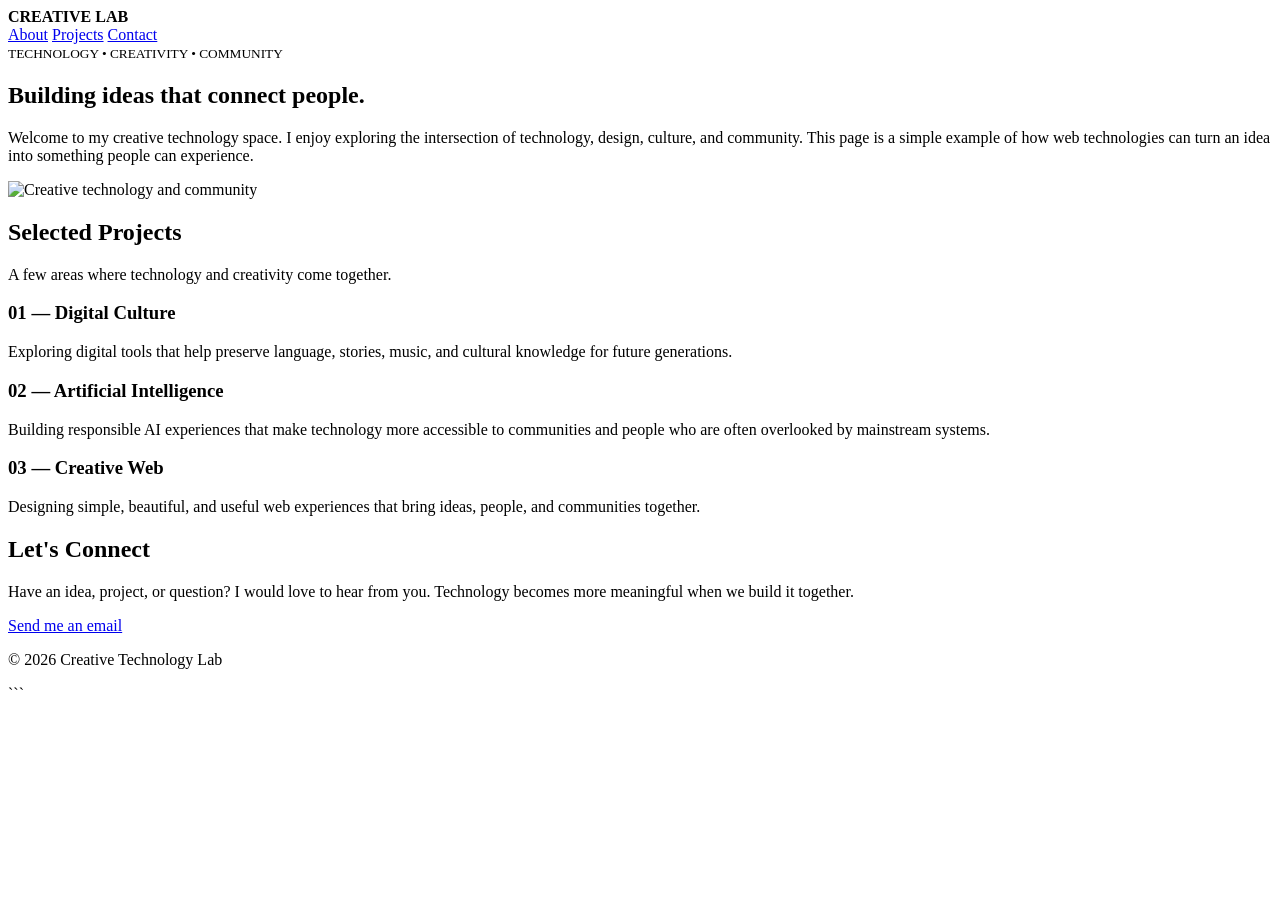
==== lab1/lab1.html @ e5f17f62 "Create lab1.html" ====
<!DOCTYPE html>
<html lang="en">

<head>
    <meta charset="UTF-8">
    <meta name="viewport" content="width=device-width, initial-scale=1.0">

    <title>Creative Technology Lab</title>

    <link rel="stylesheet" href="style.css">
</head>

<body>

    <!-- Header -->
    <header>
        <nav>
            <strong class="logo">CREATIVE LAB</strong>

            <section class="navigation-links">
                <a href="#about">About</a>
                <a href="#projects">Projects</a>
                <a href="#contact">Contact</a>
            </section>
        </nav>
    </header>


    <!-- Main Content -->
    <main>

        <!-- About Section -->
        <section id="about" class="hero">

            <small>TECHNOLOGY • CREATIVITY • COMMUNITY</small>

            <h1>
                Building ideas that connect people.
            </h1>

            <p>
                Welcome to my creative technology space. I enjoy exploring
                the intersection of technology, design, culture, and community.
                This page is a simple example of how web technologies can
                turn an idea into something people can experience.
            </p>

            <img 
                src="pic.jpeg" 
                alt="Creative technology and community"
                class="about-image"
            >

        </section>


        <!-- Projects Section -->
        <section id="projects">

            <h2>Selected Projects</h2>

            <p class="section-introduction">
                A few areas where technology and creativity come together.
            </p>

            <article>
                <h3>01 — Digital Culture</h3>

                <p>
                    Exploring digital tools that help preserve language,
                    stories, music, and cultural knowledge for future generations.
                </p>
            </article>

            <article>
                <h3>02 — Artificial Intelligence</h3>

                <p>
                    Building responsible AI experiences that make technology
                    more accessible to communities and people who are often
                    overlooked by mainstream systems.
                </p>
            </article>

            <article>
                <h3>03 — Creative Web</h3>

                <p>
                    Designing simple, beautiful, and useful web experiences
                    that bring ideas, people, and communities together.
                </p>
            </article>

        </section>


        <!-- Contact Section -->
        <section id="contact">

            <h2>Let's Connect</h2>

            <p>
                Have an idea, project, or question? I would love to hear from you.
                Technology becomes more meaningful when we build it together.
            </p>

            <a 
                class="email-button" 
                href="mailto:hello@example.com"
            >
                Send me an email
            </a>

        </section>

    </main>


    <!-- Footer -->
    <footer>
        <p>
            &copy; 2026 Creative Technology Lab
        </p>
    </footer>

</body>

</html>
```
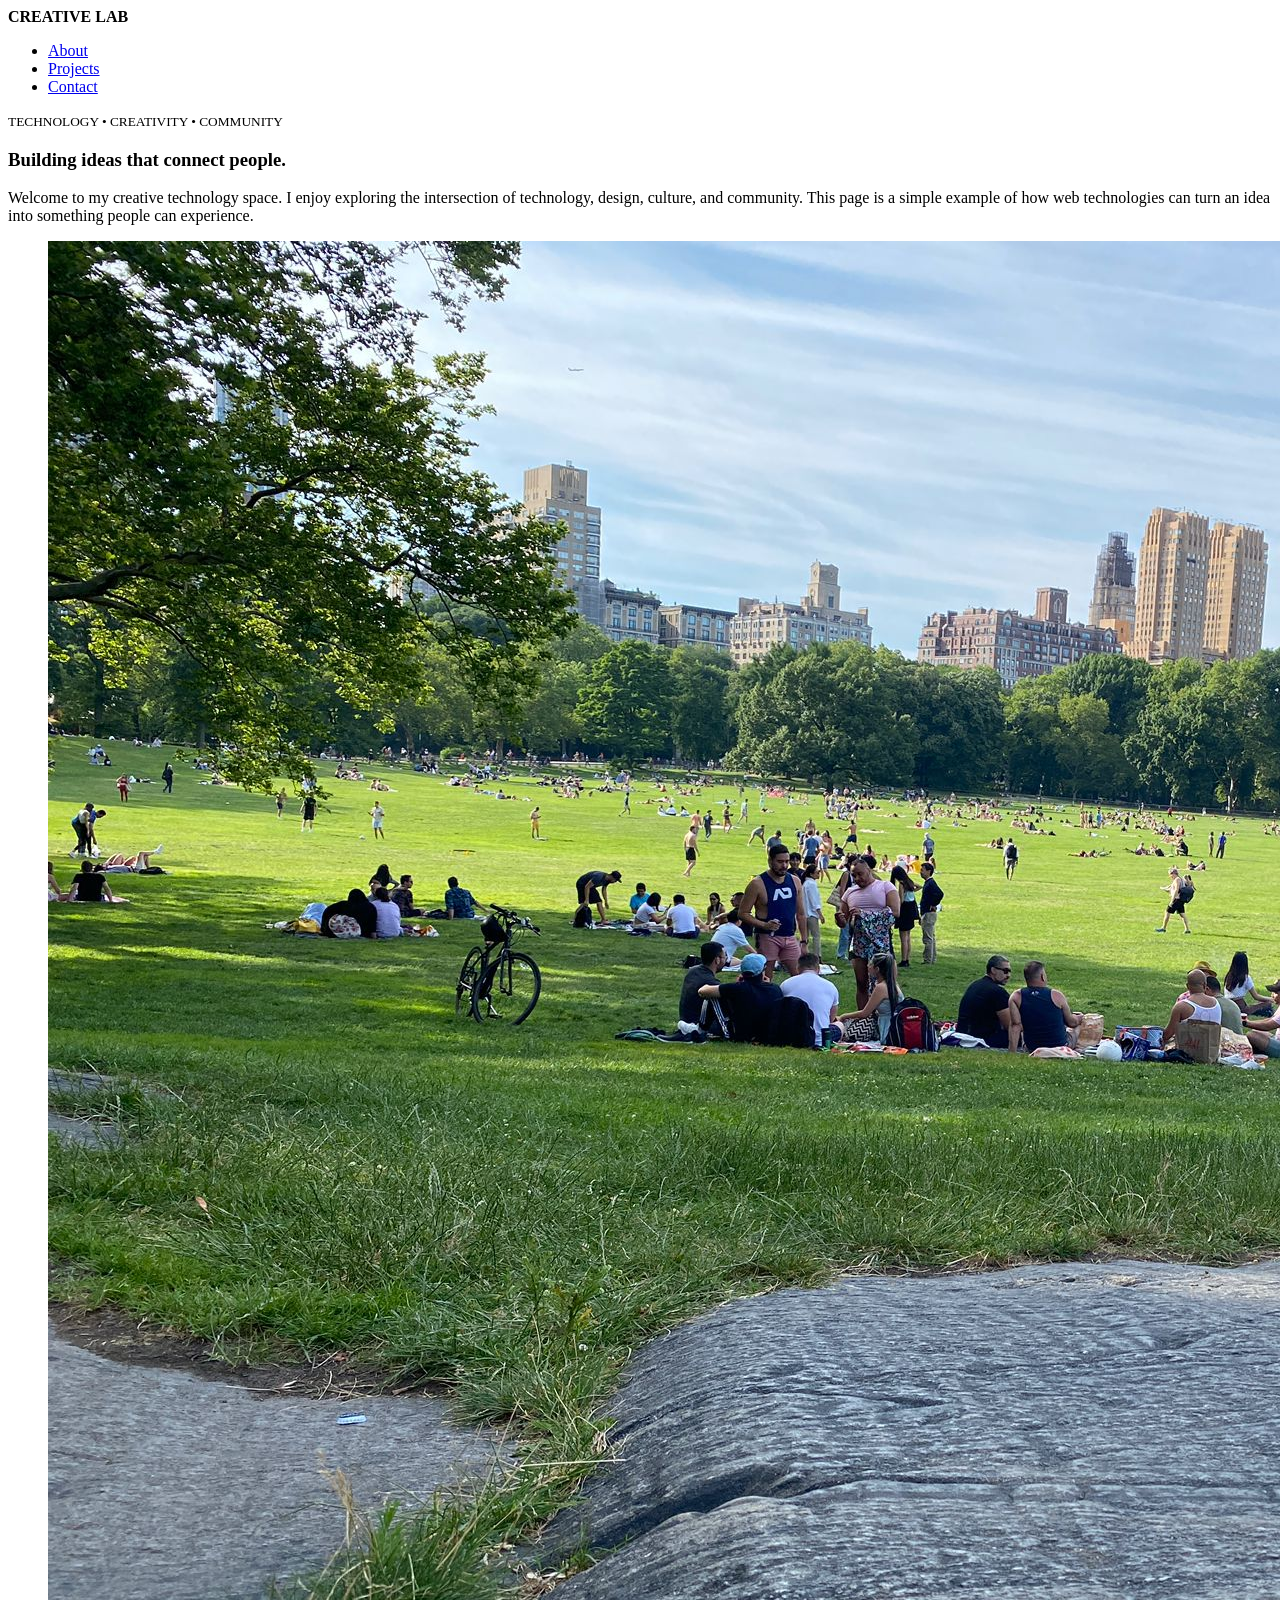
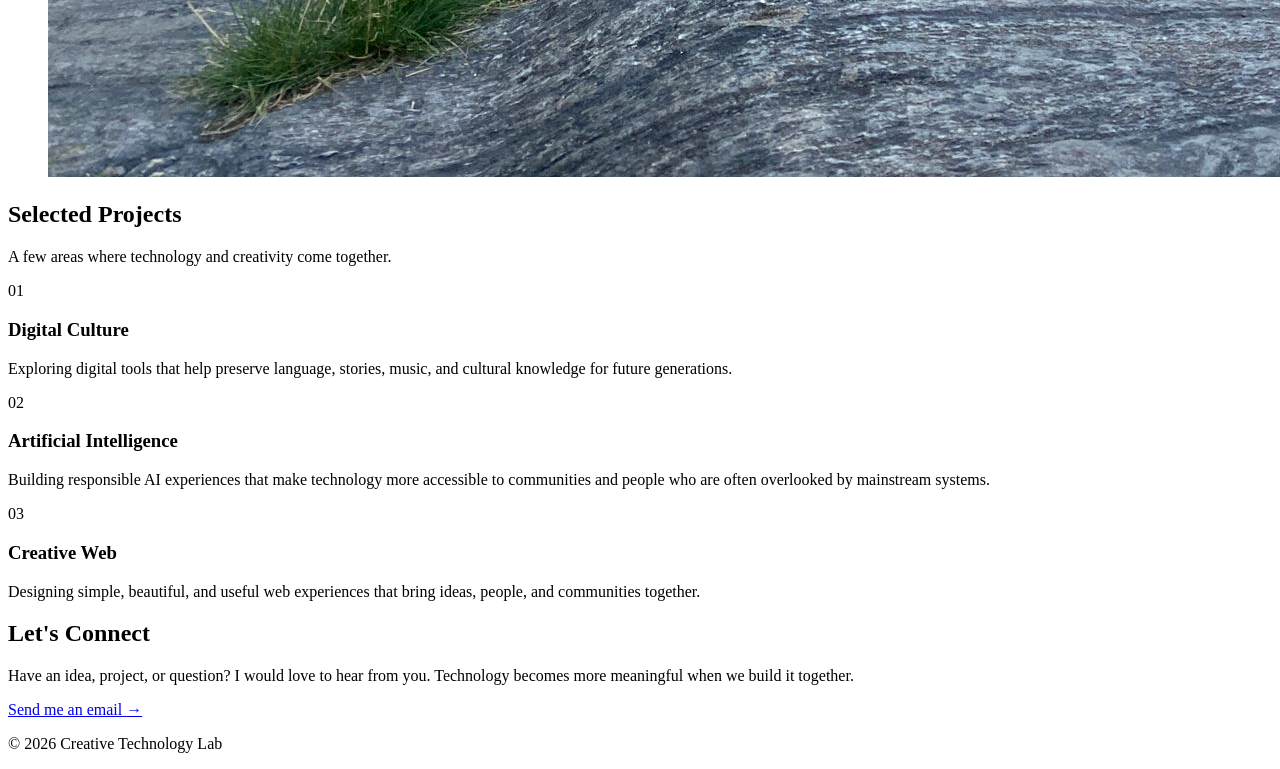
==== commit 34898641: "Update lab1.html" ====
--- a/lab1/lab1.html
+++ b/lab1/lab1.html
@@ -7,7 +7,7 @@
 
     <title>Creative Technology Lab</title>
 
-    <link rel="stylesheet" href="style.css">
+    <link rel="stylesheet" href="lab1.css">
 </head>
 
 <body>
@@ -17,11 +17,11 @@
         <nav>
             <strong class="logo">CREATIVE LAB</strong>
 
-            <section class="navigation-links">
-                <a href="#about">About</a>
-                <a href="#projects">Projects</a>
-                <a href="#contact">Contact</a>
-            </section>
+            <ul class="navigation-links">
+                <li><a href="#about">About</a></li>
+                <li><a href="#projects">Projects</a></li>
+                <li><a href="#contact">Contact</a></li>
+            </ul>
         </nav>
     </header>
 
@@ -31,40 +31,43 @@
 
         <!-- About Section -->
         <section id="about" class="hero">
+            <article class="hero-content">
+                <small class="fade-in">TECHNOLOGY • CREATIVITY • COMMUNITY</small>
 
-            <small>TECHNOLOGY • CREATIVITY • COMMUNITY</small>
+                <h1 class="fade-in">
+                    Building ideas that connect people.
+                </h1>
 
-            <h1>
-                Building ideas that connect people.
-            </h1>
+                <p class="fade-in">
+                    Welcome to my creative technology space. I enjoy exploring
+                    the intersection of technology, design, culture, and community.
+                    This page is a simple example of how web technologies can
+                    turn an idea into something people can experience.
+                </p>
+            </article>
 
-            <p>
-                Welcome to my creative technology space. I enjoy exploring
-                the intersection of technology, design, culture, and community.
-                This page is a simple example of how web technologies can
-                turn an idea into something people can experience.
-            </p>
-
-            <img 
-                src="pic.jpeg" 
-                alt="Creative technology and community"
-                class="about-image"
-            >
-
+            <figure class="hero-image">
+                <img 
+                    src="pic1.jpeg" 
+                    alt="Creative technology and community"
+                    class="fade-in"
+                >
+            </figure>
         </section>
 
 
         <!-- Projects Section -->
         <section id="projects">
 
-            <h2>Selected Projects</h2>
+            <h2 class="fade-in">Selected Projects</h2>
 
-            <p class="section-introduction">
+            <p class="section-introduction fade-in">
                 A few areas where technology and creativity come together.
             </p>
 
-            <article>
-                <h3>01 — Digital Culture</h3>
+            <article class="project-card fade-in">
+                <aside class="card-number">01</aside>
+                <h3>Digital Culture</h3>
 
                 <p>
                     Exploring digital tools that help preserve language,
@@ -72,8 +75,9 @@
                 </p>
             </article>
 
-            <article>
-                <h3>02 — Artificial Intelligence</h3>
+            <article class="project-card fade-in">
+                <aside class="card-number">02</aside>
+                <h3>Artificial Intelligence</h3>
 
                 <p>
                     Building responsible AI experiences that make technology
@@ -82,8 +86,9 @@
                 </p>
             </article>
 
-            <article>
-                <h3>03 — Creative Web</h3>
+            <article class="project-card fade-in">
+                <aside class="card-number">03</aside>
+                <h3>Creative Web</h3>
 
                 <p>
                     Designing simple, beautiful, and useful web experiences
@@ -97,18 +102,19 @@
         <!-- Contact Section -->
         <section id="contact">
 
-            <h2>Let's Connect</h2>
+            <h2 class="fade-in">Let's Connect</h2>
 
-            <p>
+            <p class="fade-in">
                 Have an idea, project, or question? I would love to hear from you.
                 Technology becomes more meaningful when we build it together.
             </p>
 
             <a 
-                class="email-button" 
+                class="email-button fade-in" 
                 href="mailto:hello@example.com"
             >
-                Send me an email
+                <span>Send me an email</span>
+                <span class="button-icon">→</span>
             </a>
 
         </section>
@@ -126,4 +132,3 @@
 </body>
 
 </html>
-```
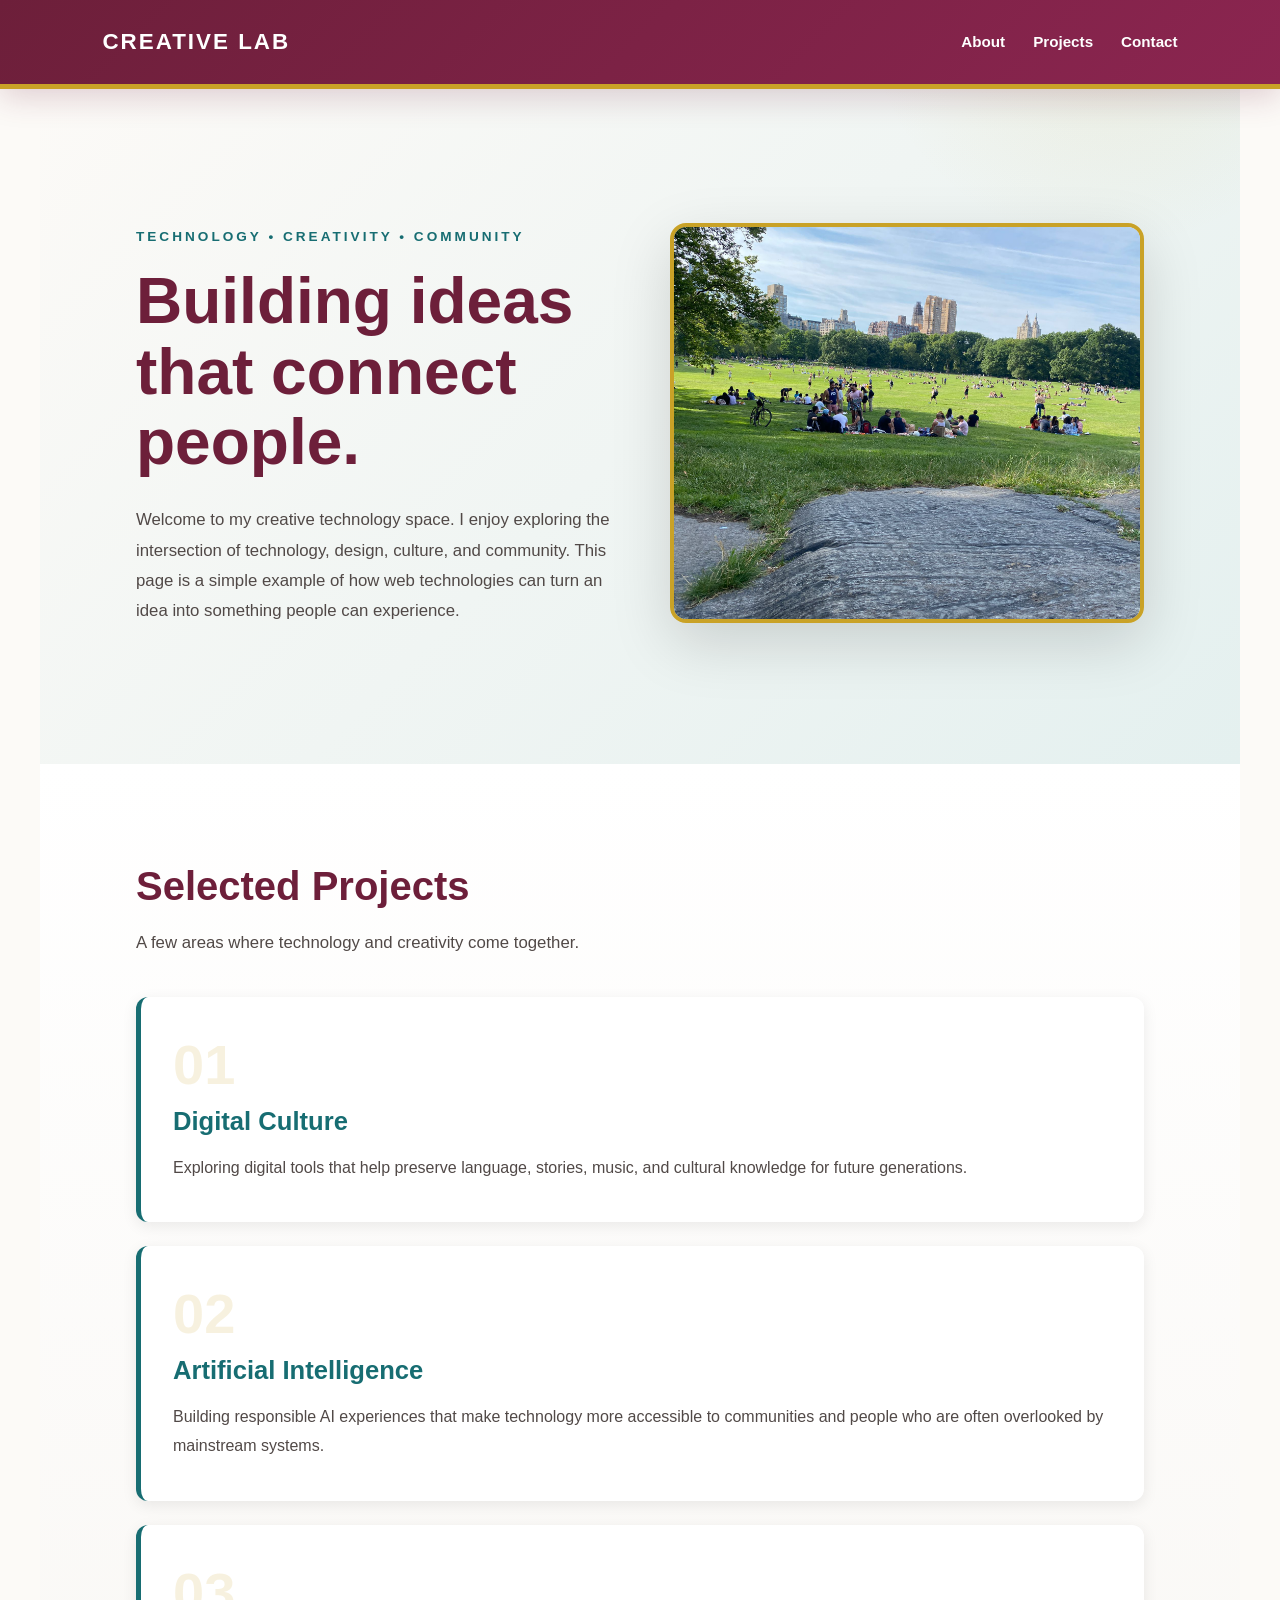
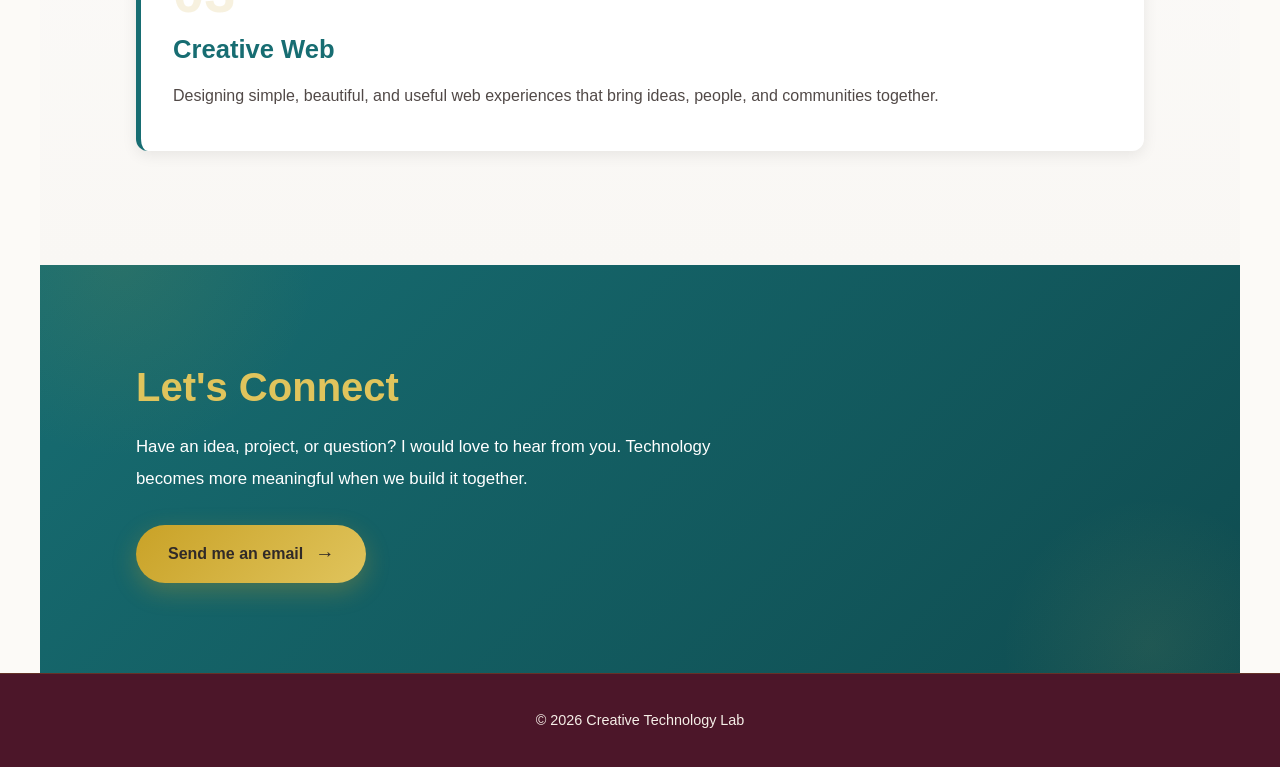
==== commit 617bd056: "assignment updated" ====
--- a/lab1/lab1.html
+++ b/lab1/lab1.html
@@ -131,4 +131,4 @@
 
 </body>
 
-</html>
+</html>
--- a/lab1/lab1.css
+++ b/lab1/lab1.css
@@ -0,0 +1,489 @@
+/* =========================================
+   ANIMATIONS
+   ========================================= */
+
+@keyframes fadeInUp {
+    from {
+        opacity: 0;
+        transform: translateY(30px);
+    }
+    to {
+        opacity: 1;
+        transform: translateY(0);
+    }
+}
+
+/* =========================================
+   GENERAL
+   ========================================= */
+
+* {
+    box-sizing: border-box;
+    margin: 0;
+    padding: 0;
+}
+
+html {
+    scroll-behavior: smooth;
+}
+
+body {
+    font-family: 'Segoe UI', Tahoma, Geneva, Verdana, sans-serif;
+    background: #fcfaf7;
+    color: #302a28;
+    line-height: 1.6;
+}
+
+.fade-in {
+    animation: fadeInUp 0.8s ease-out forwards;
+    opacity: 0;
+}
+
+.fade-in:nth-child(1) { animation-delay: 0.1s; }
+.fade-in:nth-child(2) { animation-delay: 0.2s; }
+.fade-in:nth-child(3) { animation-delay: 0.3s; }
+
+/* =========================================
+   HEADER
+   ========================================= */
+
+header {
+    background: linear-gradient(135deg, #6d1f3a 0%, #8b2550 100%);
+    color: white;
+    padding: 24px 8%;
+    border-bottom: 5px solid #c9a227;
+    position: sticky;
+    top: 0;
+    z-index: 100;
+    box-shadow: 0 8px 32px rgba(109, 31, 58, 0.2);
+}
+
+nav {
+    max-width: 1200px;
+    margin: auto;
+    display: flex;
+    justify-content: space-between;
+    align-items: center;
+}
+
+.logo {
+    font-size: 1.4rem;
+    letter-spacing: 2px;
+    cursor: pointer;
+    transition: transform 0.3s ease;
+}
+
+.logo:hover {
+    transform: scale(1.05);
+}
+
+.navigation-links {
+    display: flex;
+    gap: 28px;
+    list-style: none;
+}
+
+.navigation-links li {
+    display: inline;
+}
+
+.navigation-links a {
+    color: white;
+    text-decoration: none;
+    font-weight: 600;
+    transition: all 0.3s ease;
+    position: relative;
+    font-size: 0.95rem;
+}
+
+.navigation-links a::after {
+    content: '';
+    position: absolute;
+    bottom: -5px;
+    left: 0;
+    width: 0;
+    height: 2px;
+    background: #e0c45c;
+    transition: width 0.3s ease;
+}
+
+.navigation-links a:hover {
+    color: #e0c45c;
+    transform: translateY(-2px);
+}
+
+.navigation-links a:hover::after {
+    width: 100%;
+}
+
+/* =========================================
+   MAIN
+   ========================================= */
+
+main {
+    max-width: 1200px;
+    margin: auto;
+}
+
+main > section {
+    padding: 90px 8%;
+}
+
+/* =========================================
+   ABOUT / HERO
+   ========================================= */
+
+.hero {
+    min-height: 75vh;
+    display: grid;
+    grid-template-columns: 1fr 1fr;
+    align-items: center;
+    gap: 60px;
+    background: linear-gradient(135deg, #fcfaf7 0%, #e4f0ef 100%);
+    position: relative;
+    overflow: hidden;
+}
+
+.hero::before {
+    content: '';
+    position: absolute;
+    top: -50%;
+    right: -10%;
+    width: 500px;
+    height: 500px;
+    background: radial-gradient(circle, rgba(201, 162, 39, 0.1) 0%, transparent 70%);
+    border-radius: 50%;
+}
+
+.hero-content {
+    position: relative;
+    z-index: 2;
+}
+
+.hero small {
+    color: #176d72;
+    font-weight: 700;
+    letter-spacing: 3px;
+    margin-bottom: 18px;
+    text-transform: uppercase;
+    font-size: 0.85rem;
+    display: block;
+}
+
+.hero h1 {
+    color: #6d1f3a;
+    font-size: clamp(2.5rem, 5vw, 4rem);
+    line-height: 1.1;
+    margin-bottom: 28px;
+    font-weight: 800;
+}
+
+.hero p {
+    font-size: 1.05rem;
+    color: #514947;
+    line-height: 1.8;
+}
+
+/* =========================================
+   HERO IMAGE
+   ========================================= */
+
+.hero-image {
+    position: relative;
+    z-index: 1;
+    margin: 0;
+}
+
+.hero-image img {
+    width: 100%;
+    height: 400px;
+    object-fit: cover;
+    border-radius: 16px;
+    border: 4px solid #c9a227;
+    box-shadow: 0 20px 60px rgba(0, 0, 0, 0.15);
+    transition: all 0.4s ease;
+}
+
+.hero-image img:hover {
+    transform: translateY(-8px) scale(1.02);
+    box-shadow: 0 30px 80px rgba(201, 162, 39, 0.3);
+}
+
+/* =========================================
+   PROJECTS
+   ========================================= */
+
+#projects {
+    background: linear-gradient(180deg, #ffffff 0%, #f9f7f4 100%);
+}
+
+#projects h2,
+#contact h2 {
+    color: #6d1f3a;
+    font-size: 2.5rem;
+    margin-bottom: 12px;
+    font-weight: 800;
+}
+
+.section-introduction {
+    max-width: 650px;
+    margin-bottom: 40px;
+    color: #514947;
+    font-size: 1.05rem;
+}
+
+/* Project Cards */
+
+.project-card {
+    background: white;
+    border-left: 5px solid #176d72;
+    padding: 40px 32px;
+    margin-bottom: 24px;
+    border-radius: 12px;
+    transition: all 0.4s ease;
+    position: relative;
+    overflow: hidden;
+    box-shadow: 0 4px 15px rgba(0, 0, 0, 0.08);
+    cursor: pointer;
+}
+
+.project-card::before {
+    content: '';
+    position: absolute;
+    top: 0;
+    right: -100%;
+    width: 100%;
+    height: 100%;
+    background: linear-gradient(90deg, transparent 0%, rgba(23, 109, 114, 0.05) 50%, transparent 100%);
+    transition: right 0.6s ease;
+    z-index: 0;
+}
+
+.project-card:hover::before {
+    right: 100%;
+}
+
+.project-card:hover {
+    transform: translateX(12px) translateY(-6px);
+    box-shadow: 0 20px 50px rgba(23, 109, 114, 0.2);
+    border-left-color: #c9a227;
+}
+
+.project-card > * {
+    position: relative;
+    z-index: 2;
+}
+
+.card-number {
+    font-size: 3.5rem;
+    font-weight: 900;
+    color: rgba(201, 162, 39, 0.15);
+    line-height: 1;
+    margin-bottom: 8px;
+    display: block;
+}
+
+.project-card h3 {
+    color: #176d72;
+    font-size: 1.6rem;
+    margin-bottom: 12px;
+    font-weight: 700;
+    transition: color 0.3s ease;
+}
+
+.project-card:hover h3 {
+    color: #c9a227;
+}
+
+.project-card p {
+    color: #514947;
+    font-size: 1rem;
+    line-height: 1.8;
+}
+
+.project-card::after {
+    content: '';
+    position: absolute;
+    bottom: -2px;
+    right: 0;
+    width: 200px;
+    height: 4px;
+    background: linear-gradient(90deg, transparent 0%, #c9a227 100%);
+    opacity: 0;
+    transition: opacity 0.4s ease;
+}
+
+.project-card:hover::after {
+    opacity: 1;
+}
+
+/* =========================================
+   CONTACT
+   ========================================= */
+
+#contact {
+    background: linear-gradient(135deg, #176d72 0%, #0f4c50 100%);
+    color: white;
+    position: relative;
+    overflow: hidden;
+}
+
+#contact::before {
+    content: '';
+    position: absolute;
+    top: -50%;
+    left: -10%;
+    width: 400px;
+    height: 400px;
+    background: radial-gradient(circle, rgba(201, 162, 39, 0.1) 0%, transparent 70%);
+    border-radius: 50%;
+}
+
+#contact::after {
+    content: '';
+    position: absolute;
+    bottom: -30%;
+    right: -5%;
+    width: 300px;
+    height: 300px;
+    background: radial-gradient(circle, rgba(225, 196, 92, 0.08) 0%, transparent 70%);
+    border-radius: 50%;
+}
+
+#contact h2 {
+    color: #e0c45c;
+    position: relative;
+    z-index: 2;
+}
+
+#contact p {
+    max-width: 600px;
+    margin-bottom: 30px;
+    line-height: 1.9;
+    position: relative;
+    z-index: 2;
+    font-size: 1.05rem;
+}
+
+/* Email Button */
+
+.email-button {
+    display: inline-flex;
+    align-items: center;
+    gap: 12px;
+    background: linear-gradient(135deg, #c9a227 0%, #e0c45c 100%);
+    color: #302a28;
+    padding: 14px 32px;
+    border-radius: 50px;
+    text-decoration: none;
+    font-weight: 700;
+    transition: all 0.4s ease;
+    position: relative;
+    z-index: 2;
+    cursor: pointer;
+    box-shadow: 0 8px 25px rgba(201, 162, 39, 0.3);
+    border: none;
+}
+
+.email-button:hover {
+    transform: translateY(-4px);
+    box-shadow: 0 16px 40px rgba(201, 162, 39, 0.5);
+}
+
+.button-icon {
+    display: inline-block;
+    transition: transform 0.4s ease;
+    font-size: 1.2rem;
+}
+
+.email-button:hover .button-icon {
+    transform: translateX(4px);
+}
+
+/* =========================================
+   FOOTER
+   ========================================= */
+
+footer {
+    background: #4c1629;
+    color: #f5eee7;
+    text-align: center;
+    padding: 35px;
+    font-size: 0.9rem;
+    border-top: 1px solid rgba(201, 162, 39, 0.2);
+    transition: all 0.3s ease;
+}
+
+footer:hover {
+    background: #5a1a34;
+}
+
+/* =========================================
+   MOBILE
+   ========================================= */
+
+@media (max-width: 700px) {
+
+    nav {
+        flex-direction: column;
+        gap: 18px;
+    }
+
+    .navigation-links {
+        gap: 15px;
+        flex-wrap: wrap;
+        justify-content: center;
+    }
+
+    main > section {
+        padding: 50px 8%;
+    }
+
+    .hero {
+        grid-template-columns: 1fr;
+        gap: 30px;
+        min-height: auto;
+        padding: 60px 8%;
+    }
+
+    .hero h1 {
+        font-size: 2rem;
+        line-height: 1.2;
+    }
+
+    .hero p {
+        font-size: 0.95rem;
+    }
+
+    .hero-image img {
+        height: 250px;
+    }
+
+    .project-card {
+        padding: 28px 20px;
+        margin-bottom: 16px;
+    }
+
+    .project-card:hover {
+        transform: translateX(8px) translateY(-4px);
+    }
+
+    .card-number {
+        font-size: 2.5rem;
+    }
+
+    .project-card h3 {
+        font-size: 1.3rem;
+    }
+
+    #projects h2,
+    #contact h2 {
+        font-size: 2rem;
+    }
+
+    .email-button {
+        width: 100%;
+        justify-content: center;
+        padding: 16px 24px;
+    }
+}
